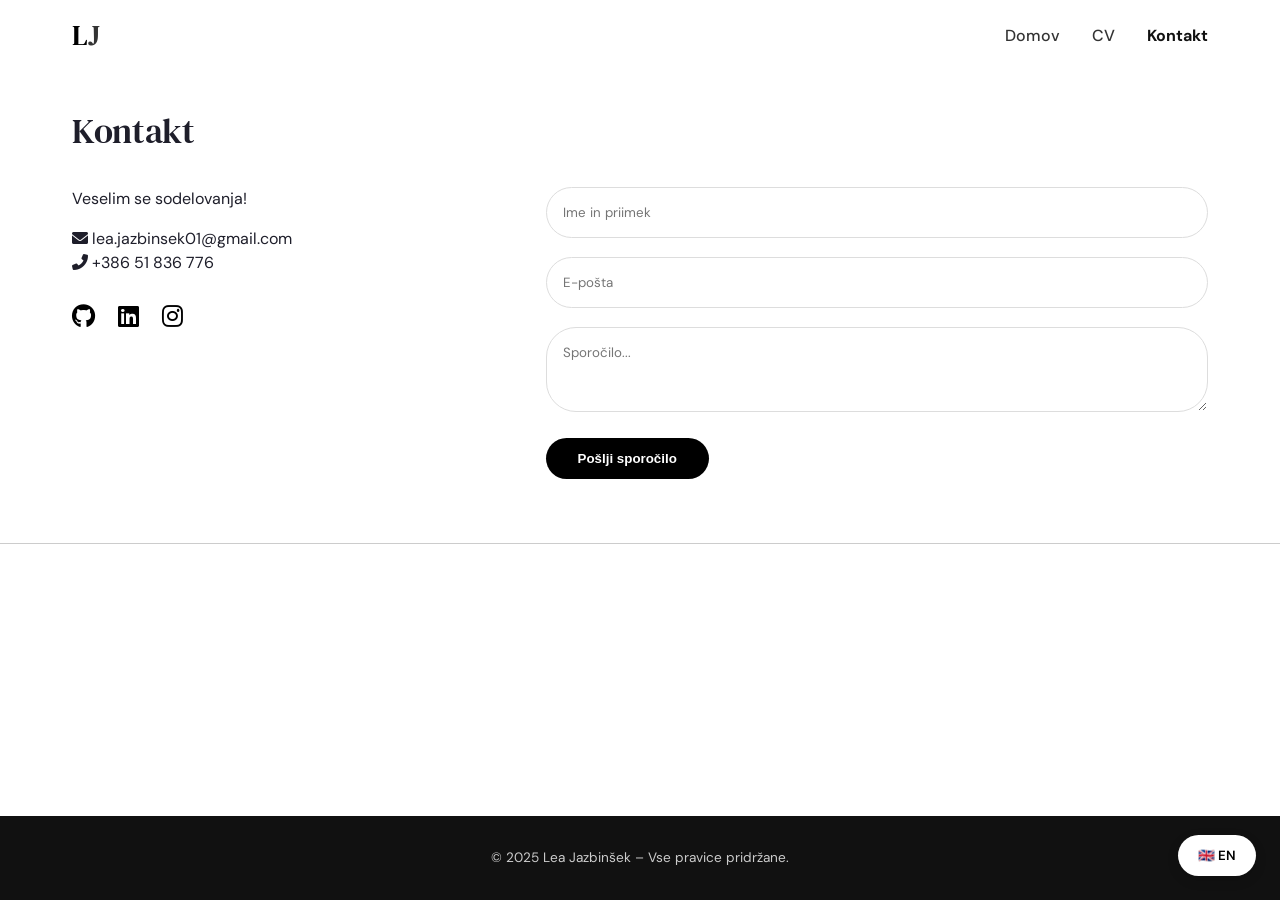
==== contact.html @ 354aec5b "Add files via upload" ====
<!DOCTYPE html>
<html lang="sl">

<head>
  <meta charset="UTF-8">
  <meta name="viewport" content="width=device-width, initial-scale=1.0">
  <title>Lea Jazbinšek - Kontakt</title>
  <link rel="stylesheet" href="styles.css">
  <link href="https://fonts.googleapis.com/css2?family=DM+Sans:wght@400;500;600;700&family=DM+Serif+Text&display=swap" rel="stylesheet">
  <!-- Font Awesome icons (for phone icon) -->
  <link rel="stylesheet" href="https://cdnjs.cloudflare.com/ajax/libs/font-awesome/6.0.0-beta3/css/all.min.css">
</head>

<body>
  <header>
    <div class="nav-container">
      <div class="logo">L<span>J</span></div>
      <button class="sesame" id="sesameBtn" aria-label="menu">
        <img src="menu.svg" alt="Menu" class="menu-icon">
      </button>
        <ul class="sidenav" id="navMenu">
          <li><a href="index.html" data-nav="home">Domov</a></li>
          <li><a href="cv.html" data-nav="cv">CV</a></li>
          <li><a href="contact.html" data-nav="contact">Kontakt</a></li>
      </ul>
    </div>
  </header>

  <main>
    <!-- Home page specific content -->
    <section id="contact">    
        <div class="container">
            <h2 id="contactTitle">Kontakt</h2>
            <div class="contact-wrapper">
                <div class="contact-info">
                    <p id="contactText" style="margin-bottom: 1rem;">Za sodelovanje me kontaktiraj 💻 </p>
                    <div><i class="fas fa-envelope"></i> <span id="contactEmail">lea.jazbinsek01@gmail.com</span></div>
                    <div><i class="fas fa-phone-alt"></i> <span id="contactPhone">+386 51 836 776</span></div>
                    <div class="social-icons">
                        <a href="#"><i class="fab fa-github"></i></a>
                        <a href="#"><i class="fab fa-linkedin"></i></a>
                        <a href="#"><i class="fab fa-instagram"></i></a>
                    </div>
                </div>
                <div class="contact-form">
                    <form id="contactForm">
                        <div class="form-group">
                            <input type="text" id="nameInput" placeholder="Ime in priimek" required>
                        </div>
                        <div class="form-group">
                            <input type="email" id="emailInput" placeholder="E-pošta" required>
                        </div>
                        <div class="form-group">
                            <textarea rows="3" id="msgInput" placeholder="Sporočilo..."></textarea>
                        </div>
                        <button type="submit" id="submitBtn">Pošlji sporočilo</button>
                    </form>
                </div>
            </div>
        </div>       
        </section>
  </main>

  <button id="floatingLangBtn" class="floating-lang">🇸🇮 SL</button>

  <footer>
    <p id="footerText">© 2026 Lea Jazbinšek<br>Vse pravice so pridržane</p>
  </footer>

  <script src="script.js"></script>
</body>

</html>
---- styles.css ----
/* colors:  black&white -> manga style */

* {
    margin: 0;
    padding: 0;
    box-sizing: border-box;
}

body {
    font-family: "DM Sans", sans-serif;
    background-color: #ffffff;
    color: #1e1e2a;
    line-height: 1.5;
    scroll-behavior: smooth;
    min-height: 100vh;
    display: flex;
    flex-direction: column;
}

main {
    flex: 1; 
}

:root {
    --primary: #000000;
    --primary-dark: #111111;
    --accent: #ffffff;
    --accent-dark: #e0e0e0;
    --gray-light: #f8f8f8;
    --gray-mid: #dddddd;
    --text-soft: #333333;
    --white: #ffffff;
    --shadow-sm: 0 8px 20px rgba(0, 0, 0, 0.05), 0 2px 6px rgba(0, 0, 0, 0.08);
    --shadow-md: 0 20px 30px -12px rgba(0, 0, 0, 0.15);
    --border-radius: 28px;
    --border-radius-sm: 20px;
}

h1, h2, h3 {
    font-family: 'DM Serif Text', serif;
    font-weight: 400;
    letter-spacing: -0.01em;
}

h2 {
    font-size: 2.2rem;
    margin-bottom: 1.8rem;
    position: relative;
    display: inline-block;
}

h2:after {
    content: '';
    position: absolute;
    bottom: -10px;
    left: 0;
    width: 60px;
    height: 3px;
    background: var(--accent);
    border-radius: 4px;
}

.container {
    max-width: 1200px;
    margin: 0 auto;
    padding: 0 32px;
}

header {
    background: #ffffff;
    backdrop-filter: blur(12px);
    position: relative;
    top: 0;
    z-index: 1000;
    border-bottom: 1px solid rgba(0,0,0,0);
    padding: 0.9rem 0;
}

.nav-container {
    display: flex;
    align-items: center;
    justify-content: space-between;
    flex-wrap: wrap;
    max-width: 1200px;
    margin: 0 auto;
    padding: 0 32px;
}

.logo {
    font-family: 'DM Serif Text', serif;
    font-size: 1.8rem;
    font-weight: 500;
    color: var(--primary);
    letter-spacing: -0.5px;
}
.logo span {
    color: var(--text-soft);
}

.sidenav {
    display: flex;
    gap: 2rem;
    list-style: none;
    align-items: center;
}

.sidenav li a {
    text-decoration: none;
    font-weight: 500;
    color: var(--text-soft);
    transition: 0.2s;
    font-size: 1rem;
    padding: 0.5rem 0;
    border-bottom: 2px solid transparent;
}
.sidenav li a:hover, .sidenav li a.active-nav {
    color: var(--primary-dark);
    border-bottom-color: var(--accent);
}
.lang-link {
    background: var(--gray-light);
    padding: 0.3rem 0.9rem !important;
    border-radius: 40px;
    border-bottom: none !important;
    font-weight: 600;
}
.lang-link:hover {
    background: var(--accent);
    color: white !important;
}

.nav-select {
    background: var(--gray-light);
    border: 1px solid var(--gray-mid);
    padding: 0.5rem 1rem;
    border-radius: 40px;
    font-family: 'DM Sans', sans-serif;
    font-weight: 500;
    font-size: 0.85rem;
    color: var(--primary);
    cursor: pointer;
    outline: none;
    transition: 0.2s;
}
.nav-select:hover {
    background: var(--gray-mid);
}

.sesame {
    background: none;
    border: none;
    cursor: pointer;
    display: inline-flex;
    align-items: center;
    justify-content: center;
    padding: 0;
}
.menu-icon {
    width: 28px;
    height: 28px;
    display: block;
    filter: brightness(0) saturate(100%) invert(0%);
}

section {
    padding: 2rem 0 4rem;
    border-bottom: 1px solid #ccc;
}
.hero {
    padding-top: 1.5rem;
    padding-bottom: 4rem;
}
.hero-content {
    display: flex;
    flex-wrap: wrap;
    align-items: center;
    gap: 3rem;
    justify-content: space-between;
}
.hero-text {
    flex: 1.2;
}
.hero-text .badge {
    background: var(--gray-mid);
    display: inline-block;
    padding: 0.3rem 1rem;
    border-radius: 30px;
    font-size: 0.8rem;
    font-weight: 600;
    color: var(--text-soft);
    margin-bottom: 1.2rem;
}
.hero-text h1 {
    font-size: 3.3rem;
    line-height: 1.2;
    margin: 0.8rem 0 1rem;
    color: var(--primary);
}
.hero-text p {
    font-size: 1.2rem;
    color: var(--text-soft);
    max-width: 550px;
    margin-bottom: 2rem;
}
.hero-img {
    flex: 0.8;
    text-align: center;
}
.hero-img i {
    font-size: 12rem;
    color: var(--accent);
    opacity: 0.8;
    background: var(--gray-light);
    padding: 1rem;
    border-radius: 60% 40% 50% 50%;
}
.btn {
    background: var(--primary);
    border: none;
    color: white;
    padding: 0.8rem 2rem;
    border-radius: 40px;
    font-weight: 600;
    cursor: pointer;
    transition: 0.2s;
    display: inline-block;
    text-decoration: none;
}
.btn-outline {
    background: transparent;
    border: 1px solid var(--primary);
    color: var(--primary);
    margin-left: 1rem;
}
.btn-outline:hover {
    background: var(--primary);
    color: white;
}
.btn:hover {
    background: var(--accent-dark);
    transform: translateY(-3px);
}

.skills-grid {
    display: flex;
    flex-wrap: wrap;
    gap: 0.8rem;
    margin-top: 1rem;
}
.skill-tag {
    background: var(--gray-light);
    padding: 0.4rem 1.2rem;
    border-radius: 40px;
    font-weight: 500;
    font-size: 0.9rem;
}

.cv-grid {
    display: flex;
    flex-wrap: wrap;
    gap: 2rem;
    margin-top: 1rem;
}
.cv-card {
    background: var(--white);
    padding: 1.5rem;
    border-radius: var(--border-radius-sm);
    box-shadow: var(--shadow-sm);
    flex: 1;
    transition: 0.2s;
}
.cv-card h3 {
    font-size: 1.5rem;
    margin-bottom: 1.2rem;
    color: var(--primary);
}
.cv-item {
    margin-bottom: 1.5rem;
}
.cv-item h4 {
    font-weight: 700;
    font-size: 1.1rem;
}
.cv-date {
    font-size: 0.8rem;
    color: var(--accent-dark);
    margin: 0.3rem 0;
}

.contact-wrapper {
    display: flex;
    flex-wrap: wrap;
    gap: 2rem;
}
.contact-info {
    flex: 1;
}
.contact-form {
    flex: 1.5;
}
.form-group {
    margin-bottom: 1.2rem;
}
input, textarea {
    width: 100%;
    padding: 1rem;
    border: 1px solid var(--gray-mid);
    border-radius: 30px;
    font-family: 'DM Sans', sans-serif;
    background: var(--white);
    transition: 0.2s;
}
input:focus, textarea:focus {
    outline: none;
    border-color: var(--accent);
    box-shadow: 0 0 0 3px rgba(230,177,126,0.2);
}
button[type="submit"] {
    background: var(--primary);
    border: none;
    padding: 0.8rem 2rem;
    border-radius: 40px;
    color: white;
    font-weight: 600;
    cursor: pointer;
}
.social-icons {
    margin-top: 1.5rem;
}
.social-icons a {
    color: var(--primary);
    font-size: 1.5rem;
    margin-right: 1.2rem;
    transition: 0.2s;
}

footer {
    background: #111;
    color: #ccc;
    text-align: center;
    padding: 2rem;
    font-size: 0.85rem;
}

body.loaded .sesame,
body.loaded .nav-select {
    display: none;
}

@media (max-width: 820px) {
    .nav-container {
        flex-wrap: wrap;
    }
    body.loaded .sesame,
    body.loaded .nav-select {
        display: block;
    }
    body.loaded .nav-select {
        display: inline-block;
    }
    .sesame {
        display: block;
    }
    .sidenav {
        position: absolute;
        top: 100%;
        left: 0;
        right: 0;
        background: white;
        flex-direction: column;
        align-items: stretch;
        gap: 0;
        padding: 0;
        margin: 0;
        border: none;
        border-radius: 0 0 20px 20px;
        overflow: hidden;
        box-shadow: 0 8px 20px rgba(0, 0, 0, 0.1);
        z-index: 999;
        transform: scaleY(0);
        transform-origin: top;
        opacity: 0;
        visibility: hidden;
        transition: transform 0.3s ease, opacity 0.2s ease, visibility 0s linear 0.3s;
    }
    .sidenav.show {
        transform: scaleY(1);
        opacity: 1;
        visibility: visible;
        transition: transform 0.3s ease, opacity 0.2s ease, visibility 0s linear 0s;
    }
    .sidenav li {
        width: 100%;
        margin: 0;
        padding: 0;
    }
    .sidenav li a {
        display: block;
        text-align: center;
        padding: 1rem 1.5rem;
        margin: 0;
        font-weight: 500;
        background: white;
        color: black;
        border: none;
        border-radius: 0;
        transition: transform 0.2s ease;
        will-change: transform;
    }
    .sidenav li a:hover {
        font-weight: 700;
        transform: scale(1.04);
        background: white;
        color: black;
    }
    .sidenav li a.active-nav {
        background: #f0f0f0;
        font-weight: 700;
        color: black;
    }
    .nav-select {
        display: none;
    }
    .hero-text h1 {
        font-size: 2.4rem;
    }
    .container, .nav-container {
        padding: 0 24px;
    }
}

@media (min-width: 821px) {
    .sidenav {
        transform: none !important;
        opacity: 1 !important;
        visibility: visible !important;
        position: static;
        background: transparent;
        flex-direction: row;
        gap: 2rem;
        border: none;
        box-shadow: none;
    }
    .sidenav li a {
        font-weight: 500;
    }
    .sidenav li a:hover,
    .sidenav li a.active-nav {
        background: transparent;
        color: var(--primary-dark);
        border-bottom-color: var(--accent);
        font-weight: 700;
    }
    .sesame {
        display: none;
    }
}

@media (max-width: 640px) {
    .hero-content {
        flex-direction: column-reverse;
        text-align: center;
    }
    .hero-text {
        text-align: center;
    }
    #heroMain {
        font-size: 1.8rem;
        line-height: 1.3;
        margin-bottom: 0.75rem;
    }
    #heroSub {
        font-size: 1rem;
        max-width: 100%;
        margin-bottom: 1.2rem;
    }
    .hero-buttons {
        display: flex;
        justify-content: center;
        gap: 1rem;
        flex-wrap: wrap;
    }
    .hero-buttons .btn,
    .hero-buttons .btn-outline {
        display: inline-block;
        margin: 0;
        width: auto;
        padding: 0.6rem 1.2rem;
        font-size: 0.9rem;
    }
    .hero-text .btn,
    .hero-text .btn-outline {
        display: inline-block;
        margin: 0;
    }
    h2:after {
        left: 50%;
        transform: translateX(-50%);
    }
    h2 {
        text-align: center;
        display: block;
    }
    .contact-wrapper {
        flex-direction: column;
    }
    .floating-lang {
        padding: 8px 16px;
        font-size: 0.9rem;
        bottom: 16px;
        right: 16px;
    }
}

.active-nav {
    color: var(--primary-dark) !important;
    border-bottom-color: var(--accent) !important;
}

.floating-lang {
    position: fixed;
    bottom: 24px;
    right: 24px;
    background: #000;
    color: #fff;
    border: none;
    border-radius: 40px;
    padding: 12px 20px;
    font-family: 'DM Sans', sans-serif;
    font-weight: 600;
    cursor: pointer;
    z-index: 1000;
    box-shadow: 0 4px 12px rgba(0,0,0,0.15);
    transition: 0.2s;
}
.floating-lang.over-footer {
    background: white;
    color: black;
}
.floating-lang:hover {
    background: #333;
    transform: scale(1.02);
}
.floating-lang.over-footer:hover {
    background: white;
    color: black;
}

/* CV page */
.cv-section h3 {
    font-size: 1.6rem;
    color: #2c2c2c;
    margin-bottom: 1.2rem;
}
.cv-entry {
    margin-bottom: 2rem;
}
.cv-entry h4 {
    font-size: 1rem;
    font-weight: 600;
    color: #3a3a3a;
    margin-bottom: 0.25rem;
}
.skills-list {
    display: flex;
    flex-wrap: wrap;
    gap: 0.8rem;
    margin: 0.5rem 0 1rem;
}
.skill-tag {
    background: #f0f0f0;
    padding: 0.4rem 1.2rem;
    border-radius: 40px;
    font-weight: 500;
    font-size: 0.9rem;
    color: #1e1e2a;
}

@media print {
    header, footer, .floating-lang, .sesame, .sidenav, #floatingLangBtn, #downloadCvBtn, .nav-container .logo {
        display: none !important;
    }
    body {
        background: white;
        padding: 0;
        margin: 0;
    }
    .container {
        max-width: 100%;
        padding: 0;
        margin: 0;
    }
    .cv-full-content {
        margin-top: 0;
    }
    .cv-section {
        break-inside: avoid;
        page-break-inside: avoid;
    }
    a[href]::after {
        content: none;
    }
}

/* CV page spacing improvements */
.cv-section {
    margin-bottom: 3rem;
    border-bottom: 1px solid var(--gray-mid);
    padding-bottom: 1.5rem;
}
.cv-section h3 {
    margin-bottom: 1.5rem;
}
.cv-entry {
    margin-bottom: 2.2rem;
}
.cv-meta {
    margin-bottom: 0.75rem;
    line-height: 1.4;
}
.cv-meta .institution {
    font-weight: 500;
    color: #2c2c2c;
}
.cv-meta .location-date {
    font-weight: normal;
    color: #4a4a4a;
}
.cv-section ul {
    list-style: none;
    padding-left: 1.5rem;
    margin: 0.5rem 0;
}
.cv-section li {
    margin-bottom: 0.5rem;
    position: relative;
    padding-left: 1.2rem;
}
.cv-section li::before {
    content: "—";
    position: absolute;
    left: 0;
    color: #888;
}
.cv-section li {
    text-indent: 0;
    margin-left: 0;
}
.cv-section h4 {
    font-size: 1rem;
    font-weight: 600;
    color: #3a3a3a;
    margin-bottom: 0.2rem;
}

/* Project cards grid */
.card-grid {
    display: grid;
    grid-template-columns: repeat(auto-fill, minmax(320px, 1fr));
    gap: 2rem;
}
.project-card {
    background: transparent;
    border-radius: 40px;
    overflow: hidden;
    transition: all 0.3s ease;
    cursor: pointer;
    display: flex;
    flex-direction: column;
    box-shadow: var(--shadow-md);
}
.project-card:hover {
    background: var(--primary-dark);
    transform: translateY(-4px);
    box-shadow: var(--shadow-md);
}
.project-card img {
    width: 100%;
    height: 240px;
    object-fit: cover;
    transition: transform 0.4s ease;
}
.project-card:hover img {
    transform: scale(1.02);
}
.card-content {
    padding: 1.5rem;
    transition: color 0.2s ease;
}
.project-card:hover .card-content {
    color: white;
}
.card-content h3 {
    font-size: 1.35rem;
    font-weight: 600;
    margin-bottom: 0.5rem;
    color: inherit;
}
.card-content p {
    color: inherit;
    line-height: 1.5;
    margin-bottom: 1.25rem;
    font-size: 0.95rem;
    opacity: 0.9;
}
.card-link {
    display: inline-flex;
    align-items: center;
    gap: 0.5rem;
    font-weight: 600;
    text-decoration: none;
    transition: gap 0.2s;
    background: transparent;
    padding: 0.5rem 1.2rem;
    border-radius: 40px;
    font-size: 0.9rem;
    color: var(--primary);
}
.project-card:hover .card-link {
    background: white;
    border-color: white;
    color: var(--primary);
}
.card-link:hover {
    gap: 0.75rem;
}
.projects-all {
    margin: 3rem 0 5rem;
}

/* Hero typography */
.hero-text h2 {
    font-size: 3.3rem;
    line-height: 1.2;
    margin: 0 0 0.5rem 0;
    color: var(--primary);
}
#heroSub {
    font-size: 1.2rem;
    color: var(--text-soft);
    max-width: 550px;
    margin-bottom: 1rem;
}
.hero-buttons {
    margin-top: 1rem;
}
.hero-buttons .btn,
.hero-buttons .btn-outline {
    margin-right: 0.8rem;
}

/* Project detail page */
.project-detail-container {
    max-width: 1200px;
    margin: 2rem auto 4rem;
    padding: 0 24px;
}
.project-header {
    text-align: center;
    margin-bottom: 2rem;
}
.project-header h1 {
    font-size: 2.4rem;
    font-family: 'DM Serif Text', serif;
    margin-bottom: 0.5rem;
}
.project-meta {
    font-size: 1rem;
    color: var(--text-soft);
    border-bottom: none;
    padding-bottom: 0;
}
.project-description {
    font-size: 1.1rem;
    line-height: 1.6;
    margin-top: 1rem;
    color: #2c2c2c;
    max-width: 800px;
    margin-left: auto;
    margin-right: auto;
    text-align: center;
}
.error {
    text-align: center;
    font-size: 1.2rem;
    margin-top: 4rem;
    color: #999;
}
@media (max-width: 640px) {
    .project-header h1 {
        font-size: 2rem;
    }
    .project-description {
        font-size: 1rem;
    }
}

/* Project sections */
.project-section {
    margin-bottom: 2rem;
}
.project-section-heading {
    font-size: 1.4rem;
    font-family: 'DM Serif Text', serif;
    margin-bottom: 1rem;
    color: var(--primary);
    border-bottom: 1px solid var(--gray-mid);
    padding-bottom: 0.5rem;
}
.project-paragraph {
    margin-bottom: 1rem;
    line-height: 1.6;
    color: #2c2c2c;
}
.project-list {
    list-style: none;
    padding-left: 1.5rem;
    margin: 1rem 0;
}
.project-list li {
    margin-bottom: 0.75rem;
    position: relative;
    padding-left: 1.2rem;
}
.project-list li::before {
    content: "—";
    position: absolute;
    left: 0;
    color: #888;
}
.project-section-image {
    margin: 1.5rem 0;
    text-align: center;
}
.project-section-image img {
    max-width: 100%;
    border-radius: 16px;
    box-shadow: var(--shadow-sm);
}

/* ----- GALLERY (default) ----- */
.project-gallery {
    display: grid;
    grid-template-columns: 1fr;
    gap: 1.5rem;
    margin-bottom: 2.5rem;
}
.project-gallery img {
    width: 100%;
    object-fit: cover;
    border-radius: 24px;
    box-shadow: var(--shadow-sm);
    transition: transform 0.3s ease;
}
.project-gallery img:hover {
    transform: scale(1.02);
}

/* ----- Coffee project gallery (desktop two‑column layout) ----- */
@media (min-width: 768px) {
    .project-gallery.coffee-gallery {
        display: grid;
        grid-template-columns: 1fr 1fr;
        gap: 1.5rem;
    }
    .gallery-stack {
        display: flex;
        flex-direction: column;
        gap: 1.5rem;
    }
    .gallery-stack img,
    .gallery-single img {
        width: 100%;
        border-radius: 24px;
        box-shadow: var(--shadow-sm);
    }
}
@media (max-width: 767px) {
    .project-gallery.coffee-gallery {
        gap: 1rem;
    }
    .project-gallery.coffee-gallery img:first-child {
        margin-bottom: 0.5rem;
    }
    .project-gallery.coffee-gallery img:nth-child(2) {
        margin-top: 0.5rem;
        margin-bottom: 0.5rem;
    }
}

/* ----- Brochure project gallery (first full, then two side by side) ----- */
.project-gallery.brochure-gallery {
    display: flex;
    flex-direction: column;
    gap: 1.5rem;
}
.gallery-full img {
    width: 100%;
    border-radius: 24px;
    box-shadow: var(--shadow-sm);
}
.gallery-duo {
    display: flex;
    gap: 1.5rem;
    flex-wrap: wrap;
}
.gallery-duo img {
    width: 100%;
    object-fit: cover;
    flex: 1;
    min-width: 0;
    width: calc(50% - 0.75rem);
    border-radius: 24px;
    box-shadow: var(--shadow-sm);
    object-fit: cover;
}
@media (max-width: 640px) {
    .gallery-duo {
        flex-direction: column;
    }
    .gallery-duo img {
        width: 100%;
    }
}
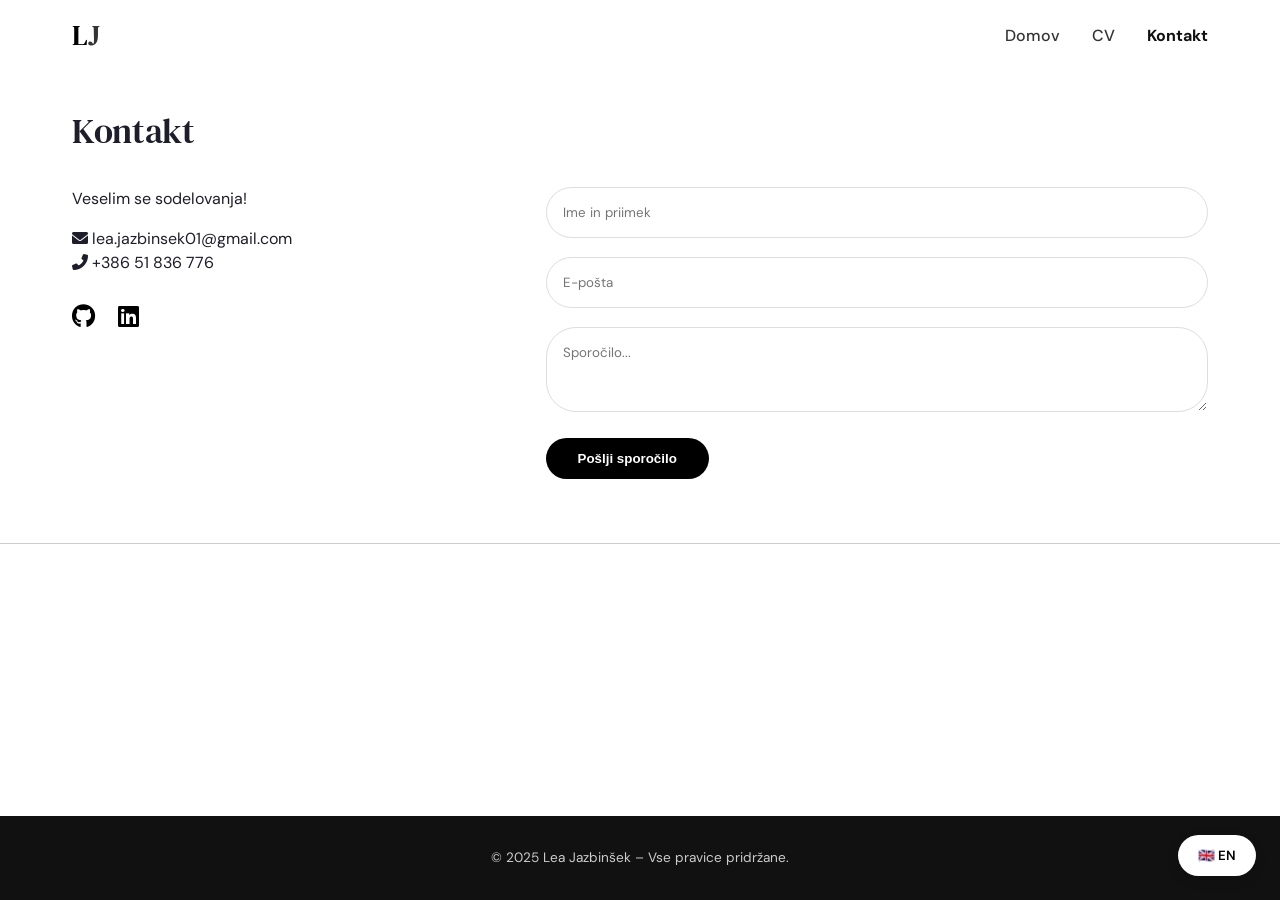
==== commit 132c6351: "Update contact.html" ====
--- a/contact.html
+++ b/contact.html
@@ -7,7 +7,6 @@
   <title>Lea Jazbinšek - Kontakt</title>
   <link rel="stylesheet" href="styles.css">
   <link href="https://fonts.googleapis.com/css2?family=DM+Sans:wght@400;500;600;700&family=DM+Serif+Text&display=swap" rel="stylesheet">
-  <!-- Font Awesome icons (for phone icon) -->
   <link rel="stylesheet" href="https://cdnjs.cloudflare.com/ajax/libs/font-awesome/6.0.0-beta3/css/all.min.css">
 </head>
 
@@ -27,7 +26,6 @@
   </header>
 
   <main>
-    <!-- Home page specific content -->
     <section id="contact">    
         <div class="container">
             <h2 id="contactTitle">Kontakt</h2>
@@ -37,23 +35,25 @@
                     <div><i class="fas fa-envelope"></i> <span id="contactEmail">lea.jazbinsek01@gmail.com</span></div>
                     <div><i class="fas fa-phone-alt"></i> <span id="contactPhone">+386 51 836 776</span></div>
                     <div class="social-icons">
-                        <a href="#"><i class="fab fa-github"></i></a>
-                        <a href="#"><i class="fab fa-linkedin"></i></a>
-                        <a href="#"><i class="fab fa-instagram"></i></a>
+                        <a href="https://github.com/LeaJazbinsek" target="_blank" rel="noopener noreferrer"><i class="fab fa-github"></i></a>
+                        <a href="https://www.linkedin.com/in/lea-j-85064b138/?trk=opento_sprofile_topcard" target="_blank" rel="noopener noreferrer"><i class="fab fa-linkedin"></i></a>
                     </div>
                 </div>
                 <div class="contact-form">
-                    <form id="contactForm">
-                        <div class="form-group">
-                            <input type="text" id="nameInput" placeholder="Ime in priimek" required>
-                        </div>
-                        <div class="form-group">
-                            <input type="email" id="emailInput" placeholder="E-pošta" required>
-                        </div>
-                        <div class="form-group">
-                            <textarea rows="3" id="msgInput" placeholder="Sporočilo..."></textarea>
-                        </div>
-                        <button type="submit" id="submitBtn">Pošlji sporočilo</button>
+                    <form id="contactForm" method="POST">
+                      <input type="hidden" name="access_key" value="e310f654-938d-49e5-b8d4-2b4b5e9e6980">
+                      
+                      <div class="form-group">
+                        <input type="text" id="nameInput" name="name" placeholder="Ime in priimek" required>
+                      </div>
+                      <div class="form-group">
+                        <input type="email" id="emailInput" name="email" placeholder="E-pošta" required>
+                      </div>
+                      <div class="form-group">
+                        <textarea id="msgInput" name="message" rows="3" placeholder="Sporočilo..."></textarea>
+                      </div>
+                      
+                      <button type="submit" id="submitBtn">Pošlji sporočilo</button>
                     </form>
                 </div>
             </div>
@@ -70,4 +70,4 @@
   <script src="script.js"></script>
 </body>
 
-</html>+</html>
--- a/styles.css
+++ b/styles.css
@@ -1,4 +1,4 @@
-/* colors:  black&white -> manga style */
+/* colors:  black&white */
 
 * {
     margin: 0;
@@ -347,6 +347,7 @@
     display: none;
 }
 
+/* ----- MOBILE MENU & RESPONSIVE ----- */
 @media (max-width: 820px) {
     .nav-container {
         flex-wrap: wrap;
@@ -546,7 +547,7 @@
     color: black;
 }
 
-/* CV page */
+/* ----- CV PAGE ----- */
 .cv-section h3 {
     font-size: 1.6rem;
     color: #2c2c2c;
@@ -602,7 +603,7 @@
     }
 }
 
-/* CV page spacing improvements */
+/* CV SPACING */
 .cv-section {
     margin-bottom: 3rem;
     border-bottom: 1px solid var(--gray-mid);
@@ -653,82 +654,64 @@
     margin-bottom: 0.2rem;
 }
 
-/* Project cards grid */
+/* ----- PROJECT CARDS GRID ----- */
 .card-grid {
-    display: grid;
-    grid-template-columns: repeat(auto-fill, minmax(320px, 1fr));
-    gap: 2rem;
-}
-.project-card {
-    background: transparent;
-    border-radius: 40px;
-    overflow: hidden;
-    transition: all 0.3s ease;
-    cursor: pointer;
-    display: flex;
-    flex-direction: column;
-    box-shadow: var(--shadow-md);
-}
-.project-card:hover {
-    background: var(--primary-dark);
-    transform: translateY(-4px);
-    box-shadow: var(--shadow-md);
-}
-.project-card img {
-    width: 100%;
-    height: 240px;
-    object-fit: cover;
-    transition: transform 0.4s ease;
-}
-.project-card:hover img {
-    transform: scale(1.02);
-}
-.card-content {
-    padding: 1.5rem;
-    transition: color 0.2s ease;
-}
-.project-card:hover .card-content {
-    color: white;
-}
-.card-content h3 {
-    font-size: 1.35rem;
-    font-weight: 600;
-    margin-bottom: 0.5rem;
-    color: inherit;
-}
-.card-content p {
-    color: inherit;
-    line-height: 1.5;
-    margin-bottom: 1.25rem;
-    font-size: 0.95rem;
-    opacity: 0.9;
-}
+  display: grid;
+  grid-template-columns: repeat(auto-fill, minmax(320px, 1fr));
+  gap: 2rem;
+}
+
+.project-card-link {
+  display: block;
+  text-decoration: none;
+  background: transparent;
+  border-radius: 20px;
+  transition: background 0.2s ease;
+  cursor: pointer;
+  padding: 12px; 
+}
+
+.project-card-link:hover {
+  background: #f5f5f5;
+}
+
+.project-card-link img {
+  width: 100%;
+  height: 240px;
+  object-fit: cover;
+  border-radius: 16px;
+  display: block;
+  transition: transform 0.3s ease;
+}
+
+.project-card-link:hover img {
+  transform: scale(1.02);
+}
+
+.project-card-text {
+  padding: 12px 4px 4px 4px; 
+}
+
+.project-card-text h3 {
+  font-size: 1.2rem;
+  font-weight: 600;
+  margin: 0 0 6px 0;
+  color: #1e1e2a;
+  font-family: 'DM Sans', sans-serif;
+}
+
+.project-card-text p {
+  font-size: 0.9rem;
+  color: #4a4a4a;
+  margin: 0;
+  line-height: 1.4;
+}
+
 .card-link {
-    display: inline-flex;
-    align-items: center;
-    gap: 0.5rem;
-    font-weight: 600;
-    text-decoration: none;
-    transition: gap 0.2s;
-    background: transparent;
-    padding: 0.5rem 1.2rem;
-    border-radius: 40px;
-    font-size: 0.9rem;
-    color: var(--primary);
-}
-.project-card:hover .card-link {
-    background: white;
-    border-color: white;
-    color: var(--primary);
-}
-.card-link:hover {
-    gap: 0.75rem;
-}
-.projects-all {
-    margin: 3rem 0 5rem;
-}
-
-/* Hero typography */
+  display: none;
+}
+
+/* ----- HERO TYPOGRAPHY ----- */
 .hero-text h2 {
     font-size: 3.3rem;
     line-height: 1.2;
@@ -749,7 +732,7 @@
     margin-right: 0.8rem;
 }
 
-/* Project detail page */
+/* ----- PROJECT DETAIL PAGE ----- */
 .project-detail-container {
     max-width: 1200px;
     margin: 2rem auto 4rem;
@@ -795,7 +778,7 @@
     }
 }
 
-/* Project sections */
+/* ----- PROJECT SECTIONS ----- */
 .project-section {
     margin-bottom: 2rem;
 }
@@ -833,12 +816,12 @@
     text-align: center;
 }
 .project-section-image img {
-    max-width: 100%;
+    max-width: 70%;
     border-radius: 16px;
     box-shadow: var(--shadow-sm);
 }
 
-/* ----- GALLERY (default) ----- */
+/* ----- DEFAULT GALLERY ----- */
 .project-gallery {
     display: grid;
     grid-template-columns: 1fr;
@@ -856,12 +839,42 @@
     transform: scale(1.02);
 }
 
-/* ----- Coffee project gallery (desktop two‑column layout) ----- */
+/* ----- COFFEE PROJECT: TWO IMAGES (side by side on all screens) ----- */
+.project-gallery.coffee-gallery-two {
+    display: grid;
+    grid-template-columns: 1fr 1fr;
+    gap: 1.5rem;
+    align-items: center;
+    margin-bottom: 2.5rem;
+}
+.project-gallery.coffee-gallery-two img {
+    width: 100%;
+    height: auto;
+    object-fit: contain;
+    border-radius: 24px;
+    box-shadow: var(--shadow-sm);
+    transition: transform 0.3s ease;
+}
+.project-gallery.coffee-gallery-two img:hover {
+    transform: scale(1.02);
+}
+
+@media (max-width: 640px) {
+    .project-gallery.coffee-gallery-two {
+        display: flex;
+        gap: 1rem;
+        width: 100%;
+        flex-direction: column;
+    }
+}
+
+/* ----- COFFEE PROJECT - 3 images ----- */
 @media (min-width: 768px) {
     .project-gallery.coffee-gallery {
         display: grid;
         grid-template-columns: 1fr 1fr;
         gap: 1.5rem;
+        align-items: start;
     }
     .gallery-stack {
         display: flex;
@@ -870,25 +883,32 @@
     }
     .gallery-stack img,
     .gallery-single img {
-        width: 100%;
+        max-height: 70vh;
+        width: auto;
+        max-width: 100%;
+        object-fit: contain;
         border-radius: 24px;
         box-shadow: var(--shadow-sm);
     }
-}
+    .gallery-stack img {
+        width: 100%;
+        height: auto;
+    }
+}
+/* --- MOBILE - vertical stack --- */
 @media (max-width: 767px) {
     .project-gallery.coffee-gallery {
-        gap: 1rem;
-    }
-    .project-gallery.coffee-gallery img:first-child {
-        margin-bottom: 0.5rem;
-    }
-    .project-gallery.coffee-gallery img:nth-child(2) {
-        margin-top: 0.5rem;
-        margin-bottom: 0.5rem;
-    }
-}
-
-/* ----- Brochure project gallery (first full, then two side by side) ----- */
+        display: flex;
+        flex-direction: column;
+        gap: 1.5rem;
+    }
+    .project-gallery.coffee-gallery img {
+        width: 100%;
+        height: auto;
+    }
+}
+
+/* ----- BROCHURE GALLERY ----- */
 .project-gallery.brochure-gallery {
     display: flex;
     flex-direction: column;
@@ -905,8 +925,6 @@
     flex-wrap: wrap;
 }
 .gallery-duo img {
-    width: 100%;
-    object-fit: cover;
     flex: 1;
     min-width: 0;
     width: calc(50% - 0.75rem);
@@ -914,6 +932,7 @@
     box-shadow: var(--shadow-sm);
     object-fit: cover;
 }
+/* MOBILE - vertical stack */
 @media (max-width: 640px) {
     .gallery-duo {
         flex-direction: column;
@@ -921,4 +940,46 @@
     .gallery-duo img {
         width: 100%;
     }
-}+}
+/* Brochure - DESKTOP */
+@media (min-width: 768px) {
+    .gallery-full img {
+        max-height: 70vh;
+        object-fit: contain;
+    }
+    .gallery-duo img {
+        max-height: 70vh;
+        object-fit: contain;
+    }
+}
+
+/* ----- SINGLE‑IMAGE GALLERIES - posters ----- */
+@media (min-width: 768px) {
+    .project-gallery:has(img:only-child) {
+        display: flex;
+        justify-content: center;
+        align-items: center;
+    }
+    .project-gallery:has(img:only-child) img {
+        max-height: 100vh;
+        max-width: 100%;
+        width: auto;
+        object-fit: contain;
+        border-radius: 24px;
+        box-shadow: var(--shadow-sm);
+    }
+
+    /* ----- Default gallery ----- */
+    .project-gallery:not(.coffee-gallery):not(.coffee-gallery-two):not(.brochure-gallery) {
+        display: flex;
+        flex-direction: column;
+        align-items: center;
+        gap: 1.5rem;
+    }
+    .project-gallery:not(.coffee-gallery):not(.coffee-gallery-two):not(.brochure-gallery) img {
+        width: auto;
+        max-width: 70vh;
+        height: auto;
+        object-fit: contain;
+    }
+}
